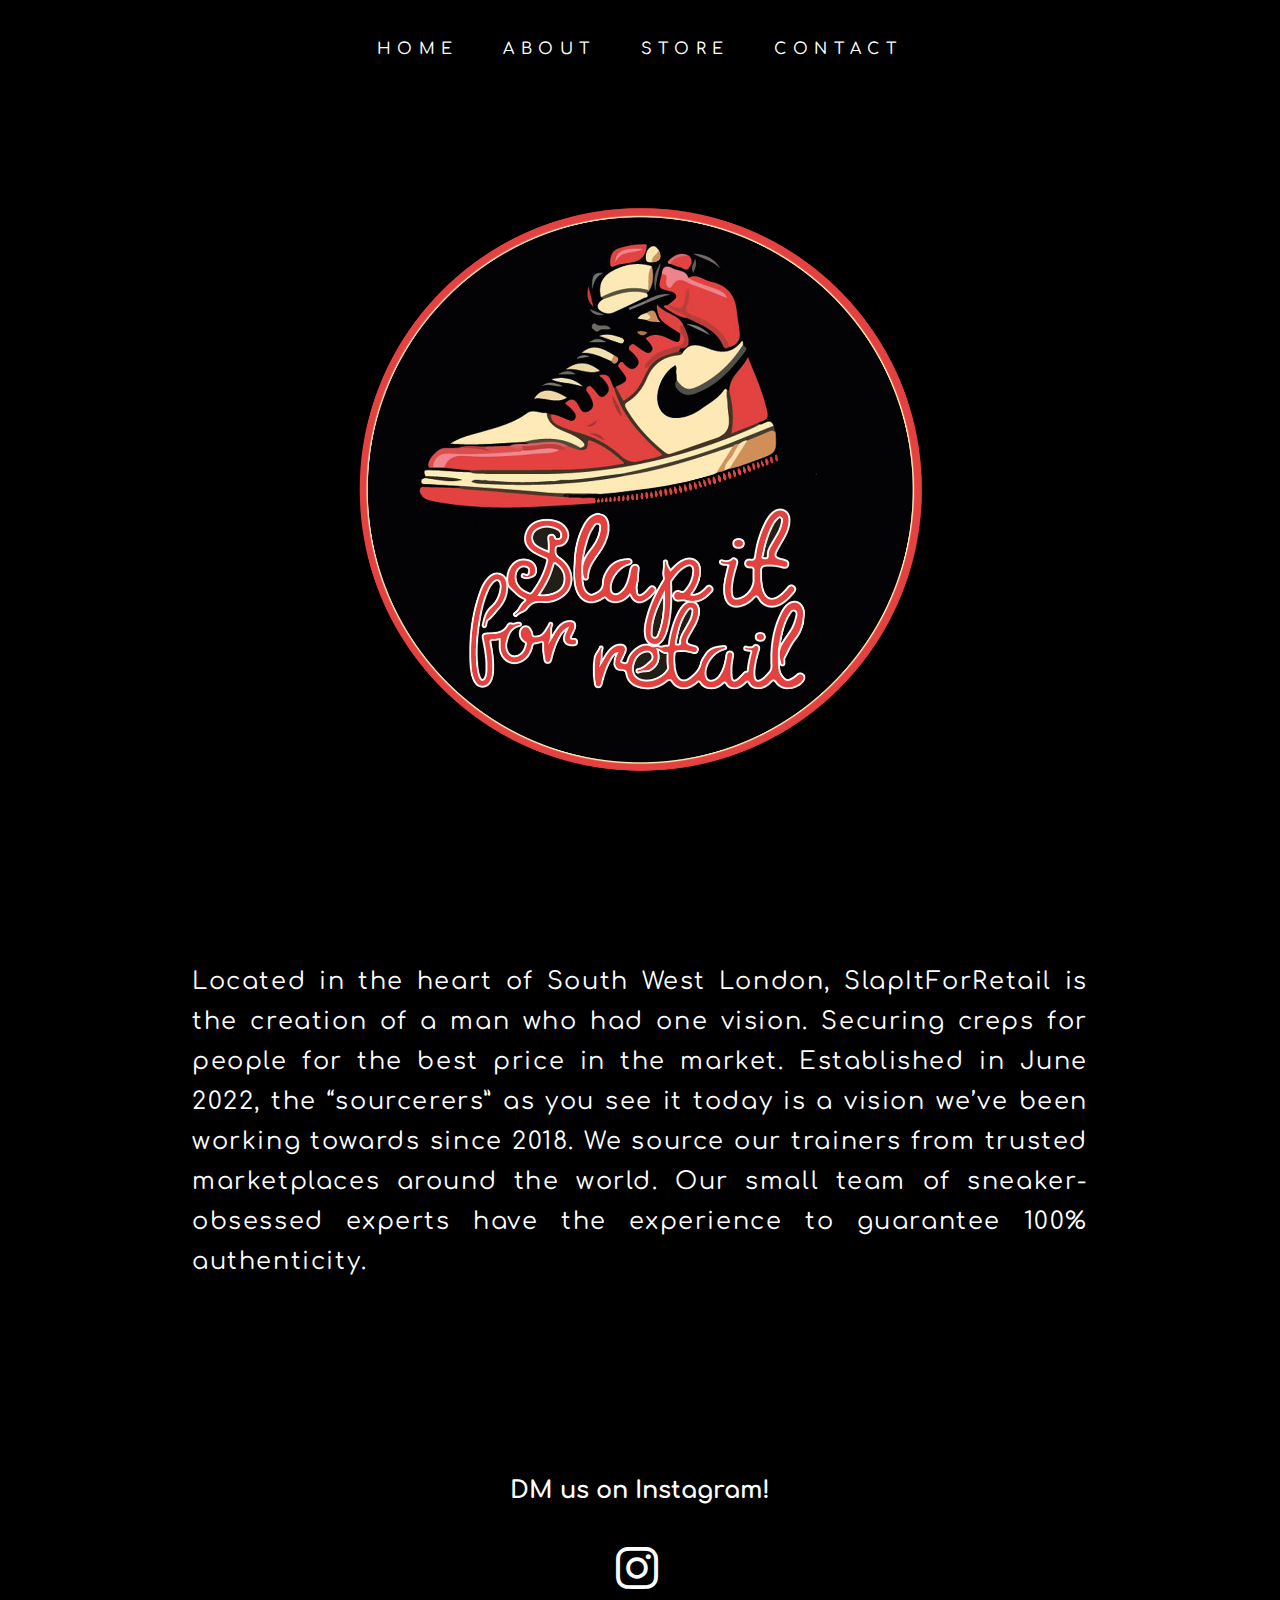
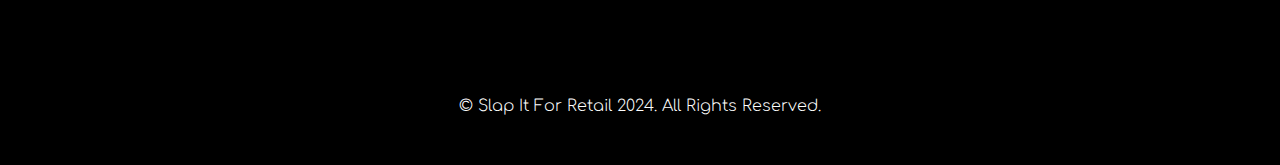
==== index.html @ c79d5b45 "Add files via upload" ====
<!DOCTYPE html>
<html lang="en">
<head>
    <meta charset="UTF-8">
    <meta http-equiv="X-UA-Compatible" content="IE=edge">
    <meta name="viewport" content="width=device-width, initial-scale=1.0">
    <title>SlapItForRetail</title>
    <link rel="stylesheet" href="slapitforretail.css">
    <link href="https://fonts.googleapis.com/css2?family=Comfortaa:wght@300;400;700&display=swap" rel="stylesheet">
    <link rel="stylesheet" href="https://cdnjs.cloudflare.com/ajax/libs/font-awesome/6.1.2/css/all.min.css">
</head>
<body>
<!---------Navigation Menu-------->    
<header class="navmenu-box">
    <nav class="navmenu-container">
        <button class="hamburger" id="hamburger">
            <i class="fa fa-bars"></i>
        </button>
        <ul class="nav-ul" id="nav-ul">
            <li class="navmenu-links">
                <a href="#home">Home</a>
            </li>
            <li class="navmenu-links">
                <a href="#about">About</a>
            </li>
            <li class="navmenu-links">
                <a href="https://instagram.com/slapitforretail?igshid=MzRlODBiNWFlZA==" target="_blank">Store</a>
            </li>
            <li class="navmenu-links">
                <a href="#contact">Contact</a>
            </li>
        </ul>
    </nav>
</header>

<!--------------Home-------------->
<section class="home-background-image" id="home">
    <div class="center-img">
        <article>
            <img src="./FINAL.png" class="home-bg-img">
        </article>
    </div>
</section>

<!--------------About------------->
<section class="about" id="about">
    <div class="about-bg-box">
        <p class="about-me">Located in the heart of South West London, SlapItForRetail is the creation of a man who had one vision. Securing creps for people for the best price in the market. Established in June 2022, the “sourcerers” as you see it today is a vision we’ve been working towards since 2018. We source our trainers from trusted marketplaces around the world. Our small team of sneaker-obsessed experts have the experience to guarantee 100% authenticity.</p>
    </div>
</section>

<!--------------Store------------->
<section class="store-container" id="store">

</section>

<!-------------Contact------------>
<section class="contact-wrapper">
    <section class="contact-form" id="contact">
            <div class="contact-text">
                <h2>DM us on Instagram!</h2>
            </div>
            <div class="icons">
                <a href="https://www.instagram.com/slapitforretail/" target="_blank" class="icon-text"><i class="fa-brands fa-instagram fa-3x" target="_blank"></i></a>
            </div>
    </section>
</section>
<!-------------Footer------------>
<footer>
    <p>© Slap It For Retail 2024. All Rights Reserved.</p>
</footer>

<!------Contact Form and Hamburger JavaScript------->
<script src="slapitforretail.js"></script>

<script src="https://smtpjs.com/v3/smtp.js"></script>

<script>
    function sendEmail(){
    Email.send({ 
        Host : "smtp.elasticemail.com",
        Username : "akshayparmar29@gmail.com",
        Password : "7D3A73DAB2474F1654C2FB87B031052DC1E3",
        To : 'akshayparmar29@gmail.com',
        From : document.getElementById("email").value,
        Subject : "New Message from SlapItForRetail Website",
        Body : "Name: " + document.getElementById("name").value
            + "<br> Email: " + document.getElementById("email").value 
            + "<br> Message: " + document.getElementById("message").value
    }).then(
      message => alert("Message Sent Successfully")
    );
}
</script>

</body>
</html>
---- slapitforretail.css ----
/* Gen. Styling For All Pages */

* {
    padding: 0;
    margin: 0;
    box-sizing: border-box;
    font-family: 'Comfortaa', cursive;
}

header.navmenu-box {
    padding: 0;
    margin: 0;
    background-color: rgba(0, 0, 0, 0.4);
}

header.navmenu-box nav.navmenu-container {
    display: flex;
    align-items: center;
    justify-content: space-evenly;
    padding-top: 40px;
    padding-left: 10%;
    padding-right: 10%;
}

header.navmenu-box nav.navmenu-container img.navmenu-logo ul, li.navmenu-links {
    list-style-type: none;
    display: inline-block;
    align-items: center;
    padding: 0px 20px;
    text-transform: uppercase;
    font-size: 1rem;
}

header.navmenu-box nav.navmenu-container img.navmenu-logo ul, li, a {
    text-decoration: none;
    color: rgb(255, 255, 255);
    letter-spacing: 0.4rem;
    font-weight: 500;
}

header.navmenu-box nav.navmenu-container img.navmenu-logo ul, li, a:hover {
    color: rgb(255, 62, 62);
    transition: 0.3s;
}

header.navmenu-box nav.navmenu-container button.hamburger {
    background-color: transparent;
    border: 0;
    display: none;
    color: rgb(255, 255, 255);
    cursor: pointer;
    font-size: 20px;
}

header.navmenu-box nav.navmenu-container button.hamburger:focus {
    outline: none;
}

/* -- */

body {
    /* background-image: url("./luca-merz-vicBpziWOPg-unsplash.jpeg"); */
    background-repeat: no-repeat;
    background-size: cover;
    background-color: rgba(0, 0, 0);
}

section.home-background-image {
    display: block;
    align-items: center;
    text-align: center;
    justify-content: center;
}

section.home-background-image div.center-img img.home-bg-img {
    max-height: 100vh;
    max-width: 100%;
    margin: auto;
}

section.about {
    background-color: rgba(0, 0, 0, 0.4);
    padding-bottom: 100px;
}

div.about-bg-box {
    background-color: rgba(0, 0, 0, 0.7);
    display: flex;
    justify-content: center;
    max-width: 70%;
    border-radius: 4px;
    margin: auto;
}

section.about p.about-me {
    color: rgb(255, 255, 255);
    text-align: center;
    text-align: justify;
    /* margin: 70px; */
    max-width: 100%;
    line-height: 2.5rem;
    font-size: 1.5rem;
    letter-spacing: 0.1rem; 
}

section.store-container {
    padding: 0;
    margin: 0;
}

section.contact-wrapper {
    background-color: rgba(0, 0, 0, 0.4);
}

section.contact-form {
    max-height: 100vh;
    max-width: 80%;
    background-color: rgba(0, 0, 0, 0.7);
    margin: auto;
    border-radius: 4px;
    padding: 55px 30px;
}

section.contact-form form div.title {
    color: rgb(255, 255, 255);
    font-size: 2rem;
    text-align: center;
}

section.contact-form form div.half {
    display: flex;
    justify-content: space-between;
}

section.contact-form form div.half div.item {
    display: flex;
    flex-direction: column;
    margin-bottom: 24px;
    margin-top: 24px;
    width: 48%;
    color: rgb(255, 255, 255);
}

section.contact-form label {
    display: block;
    font-size: 13px;
    letter-spacing: 3.5px;
    margin-bottom: 16px;
    color: rgb(255, 255, 255);
    font-size: 17px;
}

section.contact-form div.half div.item input {
    border-radius: 4px;
    border: 1px solid white;
    outline: 0;
    padding: 16px;
    background-color: rgba(0, 0, 0, 0.7);
    color: rgb(255, 255, 255);
    font-size: 17px;
}

section.contact-form div.full textarea {
    border-radius: 4px;
    border: 1px solid white;
    outline: 0;
    background-color: rgba(0, 0, 0, 0.7);
    color: rgb(255, 255, 255);
    padding: 12px 16px;
    height: 200px;
    width: 100%;
    font-size: 17px;
}

section.contact-form div.action {
    margin-bottom: 32px;
}

section.contact-form div.action input {
    border-radius: 4px;
    border: 1px solid white;
    outline: 0;
    background-color: rgba(0, 0, 0, 0.7);
    color: rgb(255, 255, 255);
    cursor: pointer;
    font-size: 13px;
    font-weight: 700;
    height: 44px;
    letter-spacing: 3px;
    outline: 0;
    padding: 0 20px 0 22px;
    margin-top: 24px;
    margin-right: 10px;     
}

section.contact-form div.contact-text {
    display: flex;
    justify-content: center;
    align-items: center;
    color: white;
    padding: 40px;
}

section.contact-form div.icons a.icon-text {
    display: flex;
    justify-content: center;
    align-items: center;
}

section.contact-form form div.half div.item

section h2.coming-soon {
    background-color: rgba(0, 0, 0, 0.4);
    color: rgb(255, 255, 255);
    display: flex;
    justify-content: center;
    margin: auto;
    padding: 480px;
    font-size: 6rem;
    text-align: center;
    font-weight: 700;
    letter-spacing: 0.5rem;
}

footer p {
    display: flex;
    justify-content: center;
    padding: 50px;
    color: rgb(255, 255, 255);
    font-size: 1rem;
    font-weight: 300;
    background-color: rgba(0, 0, 0, 0.4);
}

/* Tablet */

@media screen and (max-width: 1000px) {
    header.navmenu-box nav.navmenu-container ul.nav-ul {
        display: none;
        width: 100%;
        flex-direction: column;
        text-align: center;
        line-height: 4rem;
    }

    header.navmenu-box nav.navmenu-container ul.nav-ul.show {
        display: flex;
    }

    header.navmenu-box nav.navmenu-container button.hamburger {
        display: block;
        font-size: 2rem;
        text-align: left;
        justify-content: left;
    }

    header.navmenu-box nav.navmenu-container button.hamburger:hover {
        display: block;
        font-size: 2rem;
        color: rgb(255, 0, 0);
        transition: 0.2s ease-in-out;
    }

    section.home-background-image {
        display: flex;
        align-items: center;
        justify-content: center;
        background-color: rgba(0, 0, 0, 0.4);
        padding-bottom: 40px;
    }

    section.home-background-image div.right-side h2.home-paragraph {
        color: rgb(255, 255, 255);
        font-size: 2rem;
        text-align: center;
        margin-bottom: 30px;
        display: block;
        line-height: 3rem;
    }

    section.home-background-image div.right-side button.home-button {
        padding: 20px 40px;
        font-size: 1.5rem;
    }
    
    section.home-background-image div.right-side button.home-button:hover {
        padding: 20px 40px;
        font-size: 1.5rem;
    }

    section.soon {
        display: flex;
        justify-content: center;
        align-items: center;
    }

    section h2.coming-soon {
        display: block;
        justify-content: center;
        margin: auto;
        font-size: 4rem;
        text-align: center;
        font-weight: 700;
        letter-spacing: 0.5rem;
        padding: 270px;
        padding-top: 100px;
    }
}

/* Phones */

@media screen and (max-width: 414px) {
    section.home-background-image {
        display: block;
        padding-bottom: 0px;
    }

    section.home-background-image div.left-side img.home-bg-img {
        max-height: 70vh;
        margin-bottom: -50px;
        margin-top: -10px;
    }

    section.home-background-image div.right-side h2.home-paragraph {
        margin-top: 0px;
    }

    section.about {
        padding-top: 70px;
    }

    section.about p.about-me {
        color: rgb(255, 255, 255);
        display: flex;
        text-align: center;
        text-align: center;
        margin: auto;
        padding-bottom: 100px;
        max-width: 75%;
        line-height: 2.5rem;
        font-size: 1.5rem;
        letter-spacing: 0.1rem; 
    }

    footer p {
        text-align: center;
    }
}
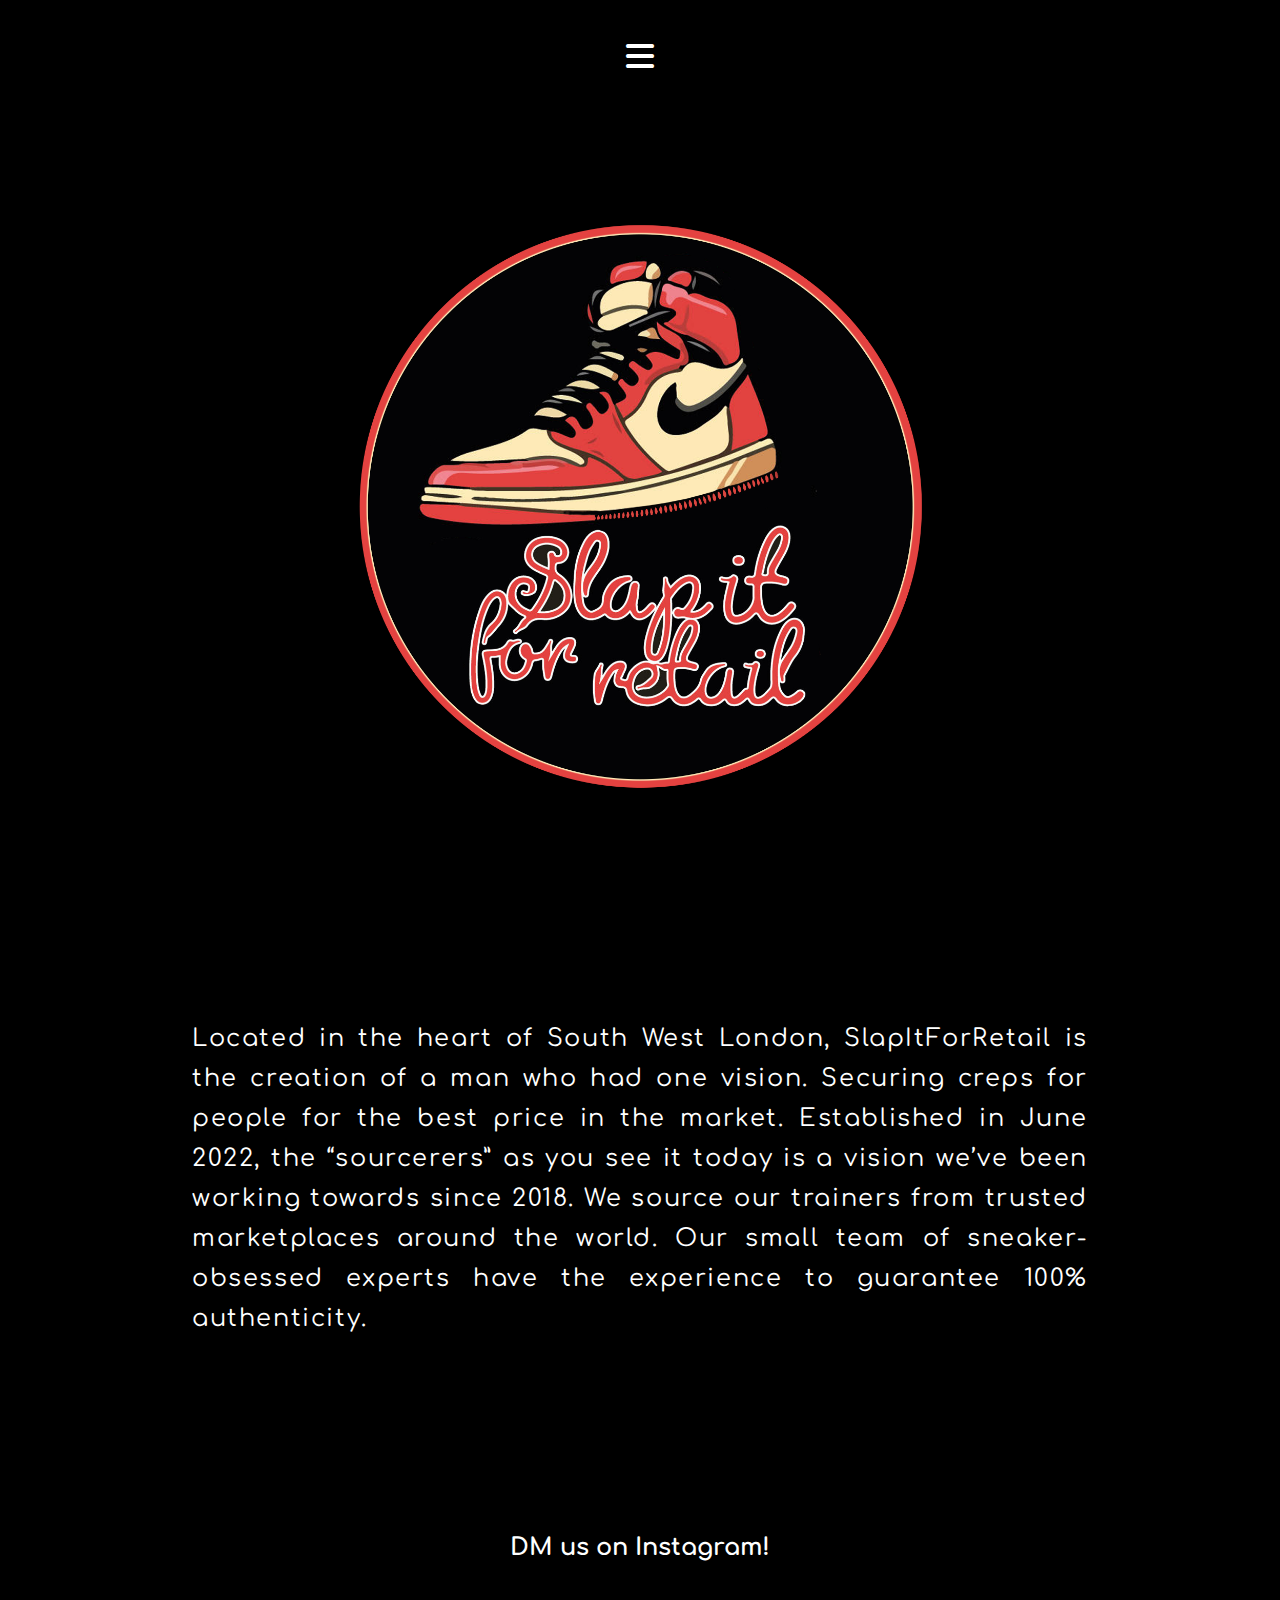
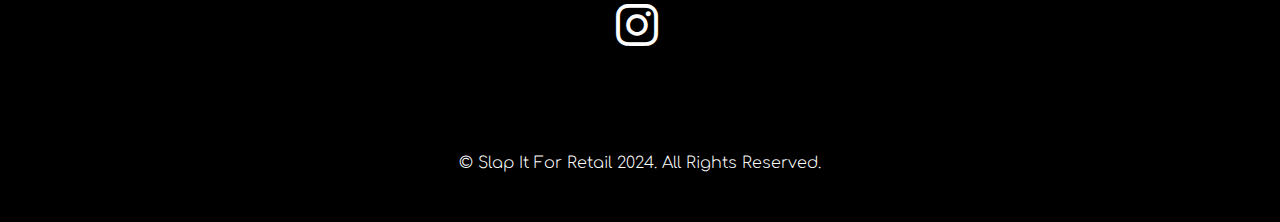
==== commit d7ce928e: "Add deliveryinfo and returnspolicy pages + tidy up" ====
--- a/index.html
+++ b/index.html
@@ -29,6 +29,9 @@
             <li class="navmenu-links">
                 <a href="#contact">Contact</a>
             </li>
+            <li class="navmenu-links">
+                <a href="termsandconditions.html">Terms & Conditions</a>
+            </li>
         </ul>
     </nav>
 </header>
@@ -37,7 +40,7 @@
 <section class="home-background-image" id="home">
     <div class="center-img">
         <article>
-            <img src="./FINAL.png" class="home-bg-img">
+            <img src="./Images/Logo/FINAL.png" class="home-bg-img">
         </article>
     </div>
 </section>
@@ -47,11 +50,6 @@
     <div class="about-bg-box">
         <p class="about-me">Located in the heart of South West London, SlapItForRetail is the creation of a man who had one vision. Securing creps for people for the best price in the market. Established in June 2022, the “sourcerers” as you see it today is a vision we’ve been working towards since 2018. We source our trainers from trusted marketplaces around the world. Our small team of sneaker-obsessed experts have the experience to guarantee 100% authenticity.</p>
     </div>
-</section>
-
-<!--------------Store------------->
-<section class="store-container" id="store">
-
 </section>
 
 <!-------------Contact------------>
@@ -70,28 +68,8 @@
     <p>© Slap It For Retail 2024. All Rights Reserved.</p>
 </footer>
 
-<!------Contact Form and Hamburger JavaScript------->
+<!------Hamburger JavaScript------->
 <script src="slapitforretail.js"></script>
-
-<script src="https://smtpjs.com/v3/smtp.js"></script>
-
-<script>
-    function sendEmail(){
-    Email.send({ 
-        Host : "smtp.elasticemail.com",
-        Username : "akshayparmar29@gmail.com",
-        Password : "7D3A73DAB2474F1654C2FB87B031052DC1E3",
-        To : 'akshayparmar29@gmail.com',
-        From : document.getElementById("email").value,
-        Subject : "New Message from SlapItForRetail Website",
-        Body : "Name: " + document.getElementById("name").value
-            + "<br> Email: " + document.getElementById("email").value 
-            + "<br> Message: " + document.getElementById("message").value
-    }).then(
-      message => alert("Message Sent Successfully")
-    );
-}
-</script>
 
 </body>
 </html>--- a/slapitforretail.css
+++ b/slapitforretail.css
@@ -201,6 +201,10 @@
     padding: 40px;
 }
 
+section.contact-form div.contact-text h2 {
+    text-align: center;
+}
+
 section.contact-form div.icons a.icon-text {
     display: flex;
     justify-content: center;
@@ -232,9 +236,53 @@
     background-color: rgba(0, 0, 0, 0.4);
 }
 
+section.terms-and-conditions {
+    display: block;
+    justify-content: center;
+    align-items: center;
+}
+
+section.terms-and-conditions div.links {
+    padding: 100px;
+    text-align: center;
+}
+
+section.terms-and-conditions div.links li {
+    padding: 20px;
+    list-style-type: none;
+}
+
+section.terms-and-conditions div.links h2.delivery-title {
+    color: white;
+    font-size: 2.0rem;
+    padding-bottom: 40px;
+}
+
+section.terms-and-conditions div.links h3.delivery-sub-title {
+    color: white;
+    font-size: 1.2rem;
+}
+
+section.terms-and-conditions div.links p {
+    color: white;
+    line-height: 1.5rem;
+}
+
+section.terms-and-conditions div.links p.divider {
+    color: rgb(255, 62, 62);
+    padding: 10px 0px 20px 0px;
+}
+
+section.terms-and-conditions div.links li {
+    color: white;
+    list-style-type: disc;
+    font-size: 1.0rem;
+    letter-spacing: 0.1rem;
+}
+
 /* Tablet */
 
-@media screen and (max-width: 1000px) {
+@media screen and (max-width: 1300px) {
     header.navmenu-box nav.navmenu-container ul.nav-ul {
         display: none;
         width: 100%;
@@ -287,24 +335,6 @@
         padding: 20px 40px;
         font-size: 1.5rem;
     }
-
-    section.soon {
-        display: flex;
-        justify-content: center;
-        align-items: center;
-    }
-
-    section h2.coming-soon {
-        display: block;
-        justify-content: center;
-        margin: auto;
-        font-size: 4rem;
-        text-align: center;
-        font-weight: 700;
-        letter-spacing: 0.5rem;
-        padding: 270px;
-        padding-top: 100px;
-    }
 }
 
 /* Phones */
